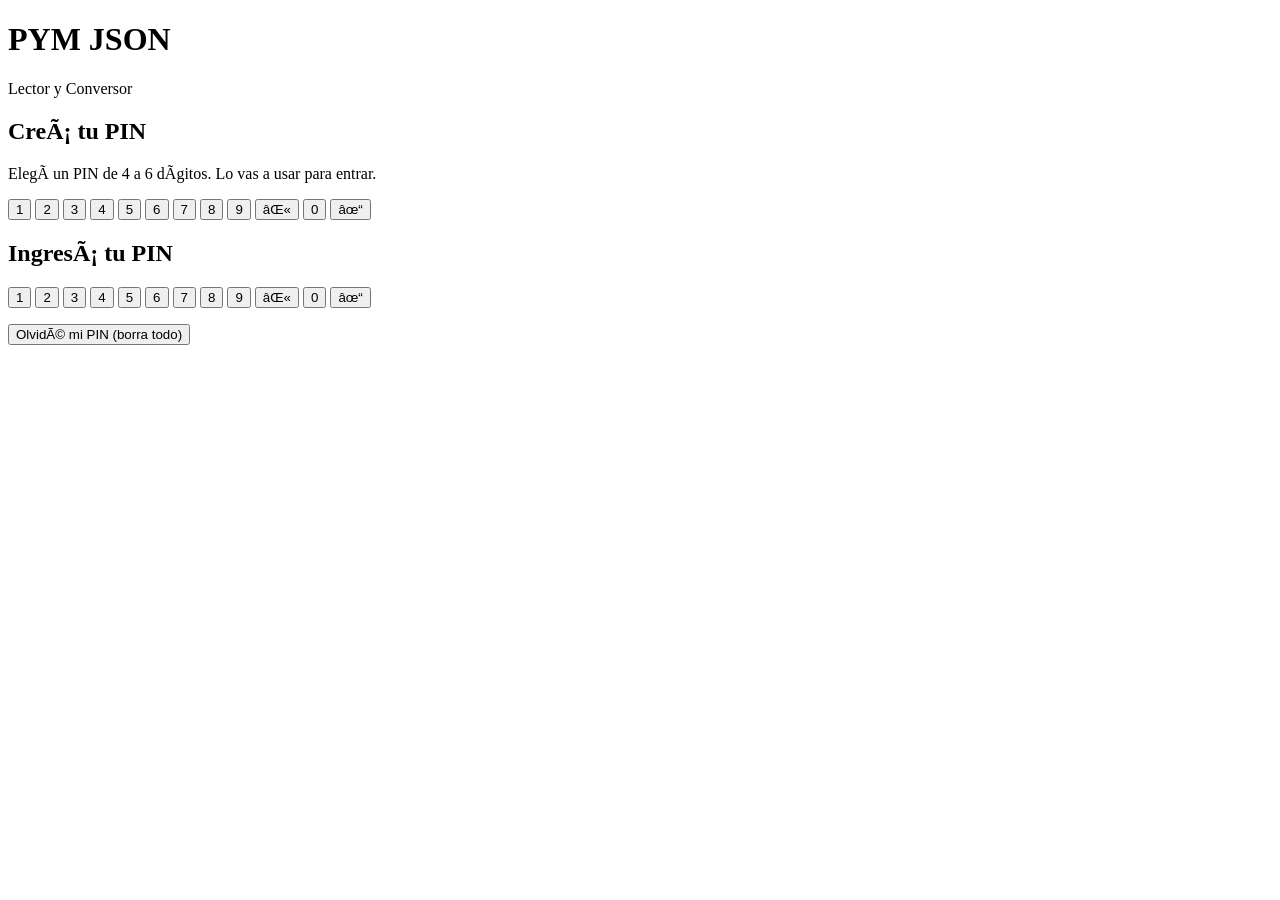
==== login.html @ e7064f97 "Create login.html" ====
<!DOCTYPE html>
<html lang="es">
<head>
  <meta charset="UTF-8">
  <meta name="viewport" content="width=device-width, initial-scale=1.0, user-scalable=no">
  <title>PYM JSON - Acceso</title>

  <link rel="manifest" href="manifest.json">
  <meta name="theme-color" content="#4caf50">
  <link rel="icon" href="icon-192.png">

  <link rel="stylesheet" href="css/estilo.css">
  <link rel="stylesheet" href="css/login.css">
</head>
<body data-plataforma="pc">

  <div class="auth-container">
    <div class="auth-card">
      <div class="auth-header">
        <img src="icon-192.png" alt="PYM JSON" class="auth-logo"
             onerror="this.style.display='none'">
        <h1>PYM JSON</h1>
        <p class="auth-subtitle">Lector y Conversor</p>
      </div>

      <!-- ============ ESTADO 1: SIN PIN (crear) ============ -->
      <div id="panel-crear" class="auth-panel hidden">
        <h2 class="auth-titulo">CreÃ¡ tu PIN</h2>
        <p class="auth-desc">ElegÃ­ un PIN de 4 a 6 dÃ­gitos. Lo vas a usar para entrar.</p>

        <div class="pin-display" id="pin-display-crear">
          <span class="pin-dot"></span><span class="pin-dot"></span>
          <span class="pin-dot"></span><span class="pin-dot"></span>
        </div>

        <div class="pin-pad">
          <button class="pin-key" data-key="1">1</button>
          <button class="pin-key" data-key="2">2</button>
          <button class="pin-key" data-key="3">3</button>
          <button class="pin-key" data-key="4">4</button>
          <button class="pin-key" data-key="5">5</button>
          <button class="pin-key" data-key="6">6</button>
          <button class="pin-key" data-key="7">7</button>
          <button class="pin-key" data-key="8">8</button>
          <button class="pin-key" data-key="9">9</button>
          <button class="pin-key pin-key-borrar" data-key="borrar">âŒ«</button>
          <button class="pin-key" data-key="0">0</button>
          <button class="pin-key pin-key-ok" data-key="ok">âœ“</button>
        </div>

        <p id="error-crear" class="error-msg"></p>
      </div>

      <!-- ============ ESTADO 2: CON PIN (ingresar) ============ -->
      <div id="panel-login" class="auth-panel hidden">
        <h2 class="auth-titulo">IngresÃ¡ tu PIN</h2>

        <div class="pin-display" id="pin-display-login">
          <span class="pin-dot"></span><span class="pin-dot"></span>
          <span class="pin-dot"></span><span class="pin-dot"></span>
        </div>

        <div class="pin-pad">
          <button class="pin-key" data-key="1">1</button>
          <button class="pin-key" data-key="2">2</button>
          <button class="pin-key" data-key="3">3</button>
          <button class="pin-key" data-key="4">4</button>
          <button class="pin-key" data-key="5">5</button>
          <button class="pin-key" data-key="6">6</button>
          <button class="pin-key" data-key="7">7</button>
          <button class="pin-key" data-key="8">8</button>
          <button class="pin-key" data-key="9">9</button>
          <button class="pin-key pin-key-borrar" data-key="borrar">âŒ«</button>
          <button class="pin-key" data-key="0">0</button>
          <button class="pin-key pin-key-ok" data-key="ok">âœ“</button>
        </div>

        <p id="error-login" class="error-msg"></p>

        <button id="btn-olvide" class="link-btn" type="button">
          OlvidÃ© mi PIN (borra todo)
        </button>
      </div>

    </div>
  </div>

  <script src="js/auth.js"></script>
  <script src="js/login.js"></script>
</body>
</html>
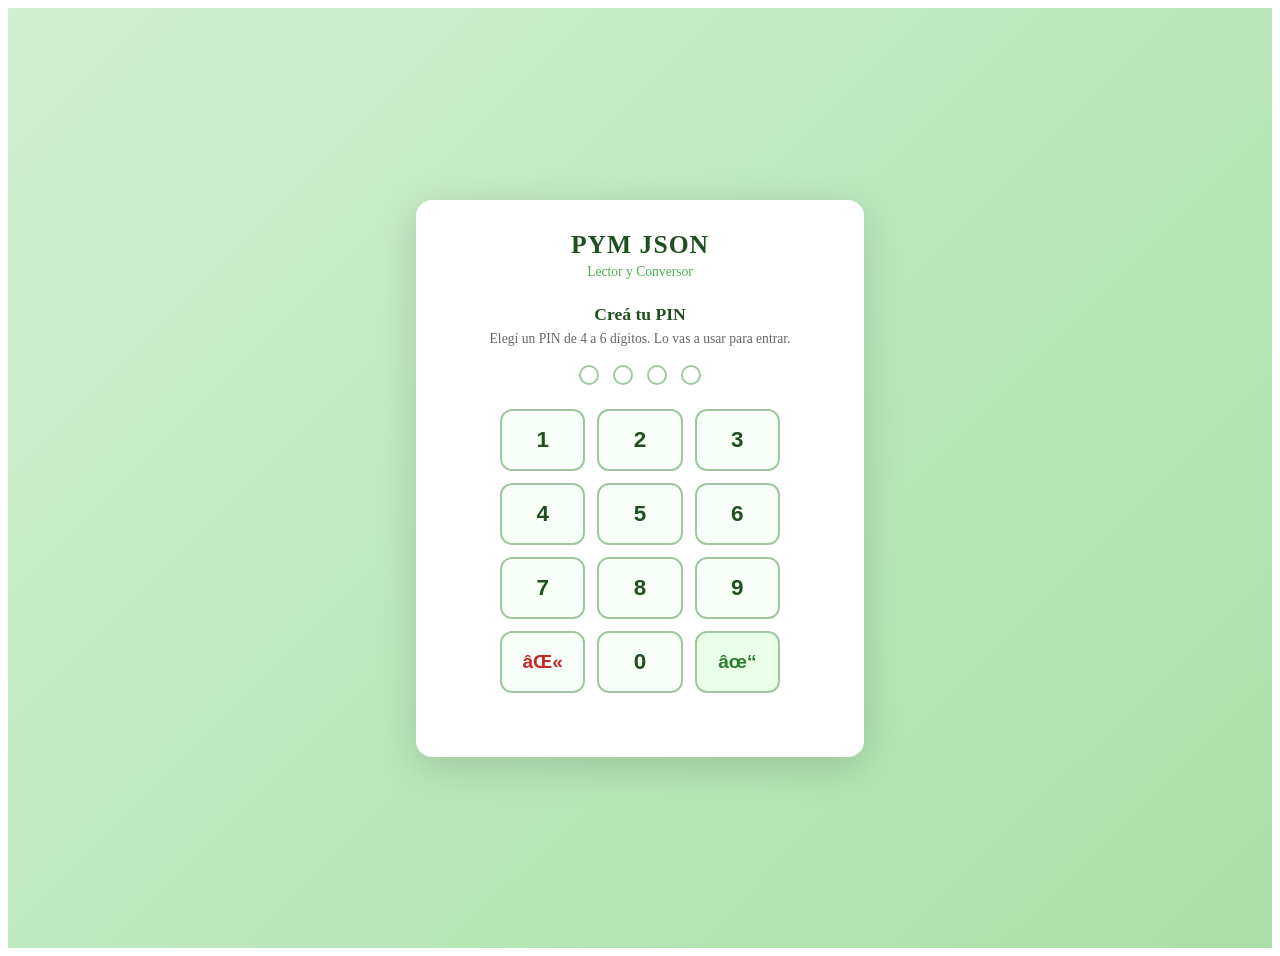
==== commit 12968efc: "Update login.html" ====
--- a/login.html
+++ b/login.html
@@ -25,8 +25,8 @@
 
       <!-- ============ ESTADO 1: SIN PIN (crear) ============ -->
       <div id="panel-crear" class="auth-panel hidden">
-        <h2 class="auth-titulo">CreÃ¡ tu PIN</h2>
-        <p class="auth-desc">ElegÃ­ un PIN de 4 a 6 dÃ­gitos. Lo vas a usar para entrar.</p>
+        <h2 class="auth-titulo">Creá tu PIN</h2>
+        <p class="auth-desc">Elegí un PIN de 4 a 6 dígitos. Lo vas a usar para entrar.</p>
 
         <div class="pin-display" id="pin-display-crear">
           <span class="pin-dot"></span><span class="pin-dot"></span>
@@ -53,7 +53,7 @@
 
       <!-- ============ ESTADO 2: CON PIN (ingresar) ============ -->
       <div id="panel-login" class="auth-panel hidden">
-        <h2 class="auth-titulo">IngresÃ¡ tu PIN</h2>
+        <h2 class="auth-titulo">Ingresá tu PIN</h2>
 
         <div class="pin-display" id="pin-display-login">
           <span class="pin-dot"></span><span class="pin-dot"></span>
@@ -78,7 +78,7 @@
         <p id="error-login" class="error-msg"></p>
 
         <button id="btn-olvide" class="link-btn" type="button">
-          OlvidÃ© mi PIN (borra todo)
+          Olvidé mi PIN (borra todo)
         </button>
       </div>
 
--- a/css/login.css
+++ b/css/login.css
@@ -0,0 +1,124 @@
+/* ============================================================
+   Login por PIN
+   ============================================================ */
+
+.auth-container {
+  min-height: 100vh;
+  display: flex; align-items: center; justify-content: center;
+  padding: 20px;
+  background: linear-gradient(135deg, #d0f0d0 0%, #a8e0a8 100%);
+}
+
+.auth-card {
+  background: #fff;
+  border-radius: 16px;
+  box-shadow: 0 10px 40px rgba(0,0,0,0.15);
+  padding: 30px 24px;
+  width: 100%;
+  max-width: 400px;
+  text-align: center;
+}
+
+.auth-header { margin-bottom: 24px; }
+.auth-logo {
+  width: 72px; height: 72px;
+  margin-bottom: 10px;
+  border-radius: 16px;
+}
+.auth-header h1 {
+  margin: 0;
+  color: #205020;
+  font-size: 1.6rem;
+  letter-spacing: 1px;
+}
+.auth-subtitle {
+  color: #4caf50;
+  font-size: 0.85rem;
+  margin: 4px 0 0;
+}
+
+.auth-titulo {
+  color: #205020;
+  font-size: 1.1rem;
+  margin: 0 0 6px;
+}
+.auth-desc {
+  color: #666;
+  font-size: 0.85rem;
+  margin: 0 0 18px;
+}
+
+/* ================= PIN DISPLAY ================= */
+.pin-display {
+  display: flex; justify-content: center; gap: 14px;
+  margin: 18px 0 24px;
+}
+.pin-dot {
+  width: 16px; height: 16px;
+  border-radius: 50%;
+  border: 2px solid #a0c8a0;
+  background: transparent;
+  transition: all 0.15s ease;
+}
+.pin-dot.activo {
+  background: #4caf50;
+  border-color: #4caf50;
+  transform: scale(1.15);
+}
+.pin-dot.error {
+  background: #c62828;
+  border-color: #c62828;
+  animation: shake 0.3s;
+}
+@keyframes shake {
+  0%,100% { transform: translateX(0); }
+  25% { transform: translateX(-5px); }
+  75% { transform: translateX(5px); }
+}
+
+/* ================= TECLADO ================= */
+.pin-pad {
+  display: grid;
+  grid-template-columns: repeat(3, 1fr);
+  gap: 12px;
+  margin: 0 auto;
+  max-width: 280px;
+}
+.pin-key {
+  background: #f8fff8;
+  border: 2px solid #a0c8a0;
+  border-radius: 12px;
+  font-size: 1.4rem;
+  font-weight: 600;
+  color: #205020;
+  padding: 16px 0;
+  cursor: pointer;
+  transition: all 0.1s ease;
+  user-select: none;
+}
+.pin-key:hover { background: #e8ffe8; border-color: #4caf50; }
+.pin-key:active { transform: scale(0.95); background: #4caf50; color: #fff; }
+.pin-key-borrar { color: #c62828; font-size: 1.2rem; }
+.pin-key-ok { color: #2e7d32; background: #e8ffe8; font-size: 1.2rem; }
+
+/* ================= ERRORES ================= */
+.error-msg {
+  color: #c62828;
+  font-size: 0.85rem;
+  min-height: 20px;
+  margin: 14px 0 0;
+}
+
+/* ================= LINKS ================= */
+.link-btn {
+  background: none; border: none;
+  color: #4caf50;
+  font-size: 0.8rem;
+  text-decoration: underline;
+  cursor: pointer;
+  margin-top: 16px;
+  padding: 4px;
+}
+.link-btn:hover { color: #2e7d32; }
+
+.hidden { display: none !important; }
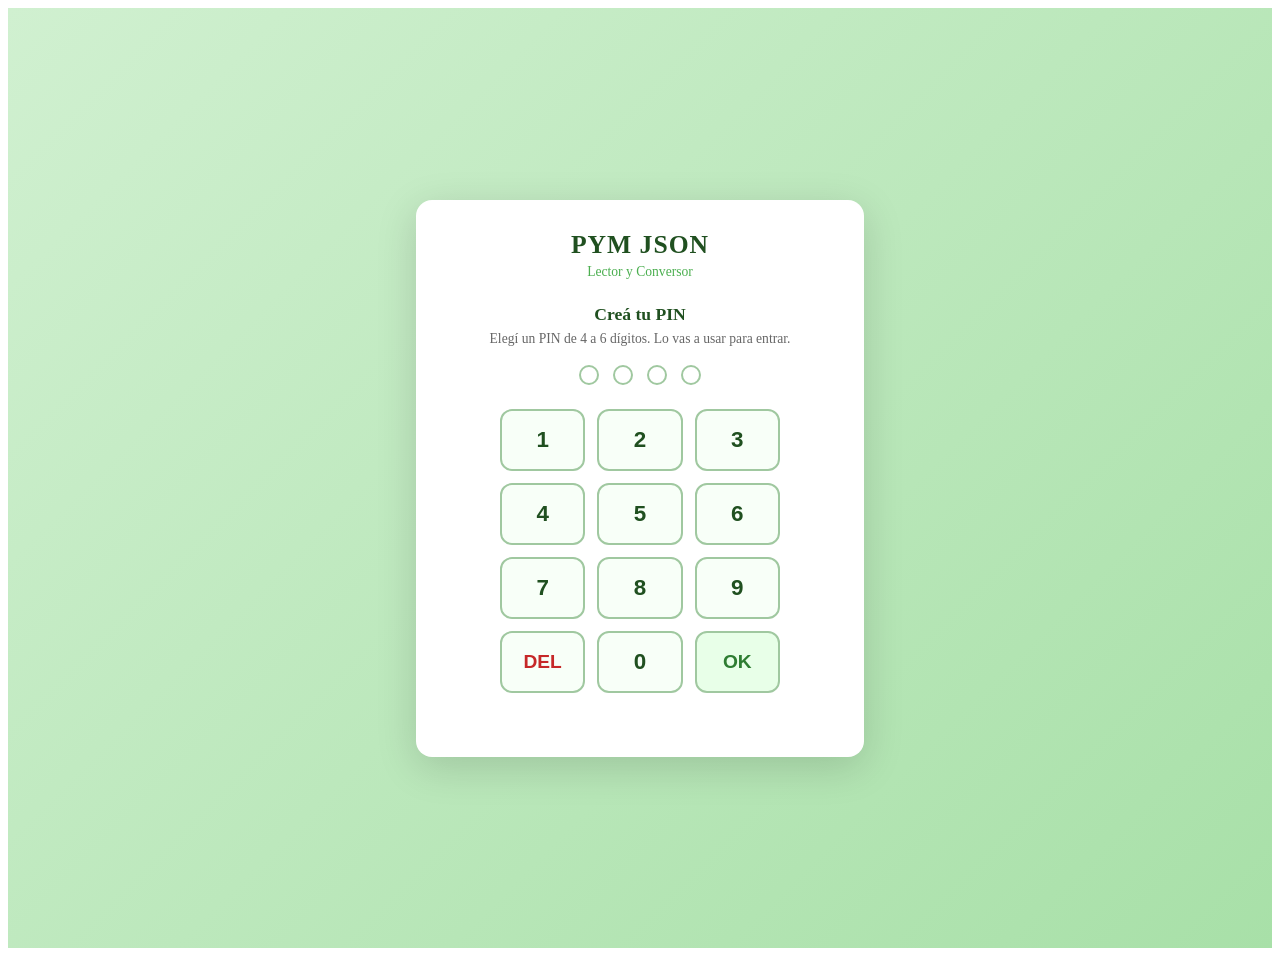
==== commit dfdfc305: "Update login.html" ====
--- a/login.html
+++ b/login.html
@@ -43,9 +43,9 @@
           <button class="pin-key" data-key="7">7</button>
           <button class="pin-key" data-key="8">8</button>
           <button class="pin-key" data-key="9">9</button>
-          <button class="pin-key pin-key-borrar" data-key="borrar">âŒ«</button>
+         <button class="pin-key pin-key-borrar" data-key="borrar">DEL</button>
           <button class="pin-key" data-key="0">0</button>
-          <button class="pin-key pin-key-ok" data-key="ok">âœ“</button>
+          <button class="pin-key pin-key-ok" data-key="ok">OK</button>
         </div>
 
         <p id="error-crear" class="error-msg"></p>
